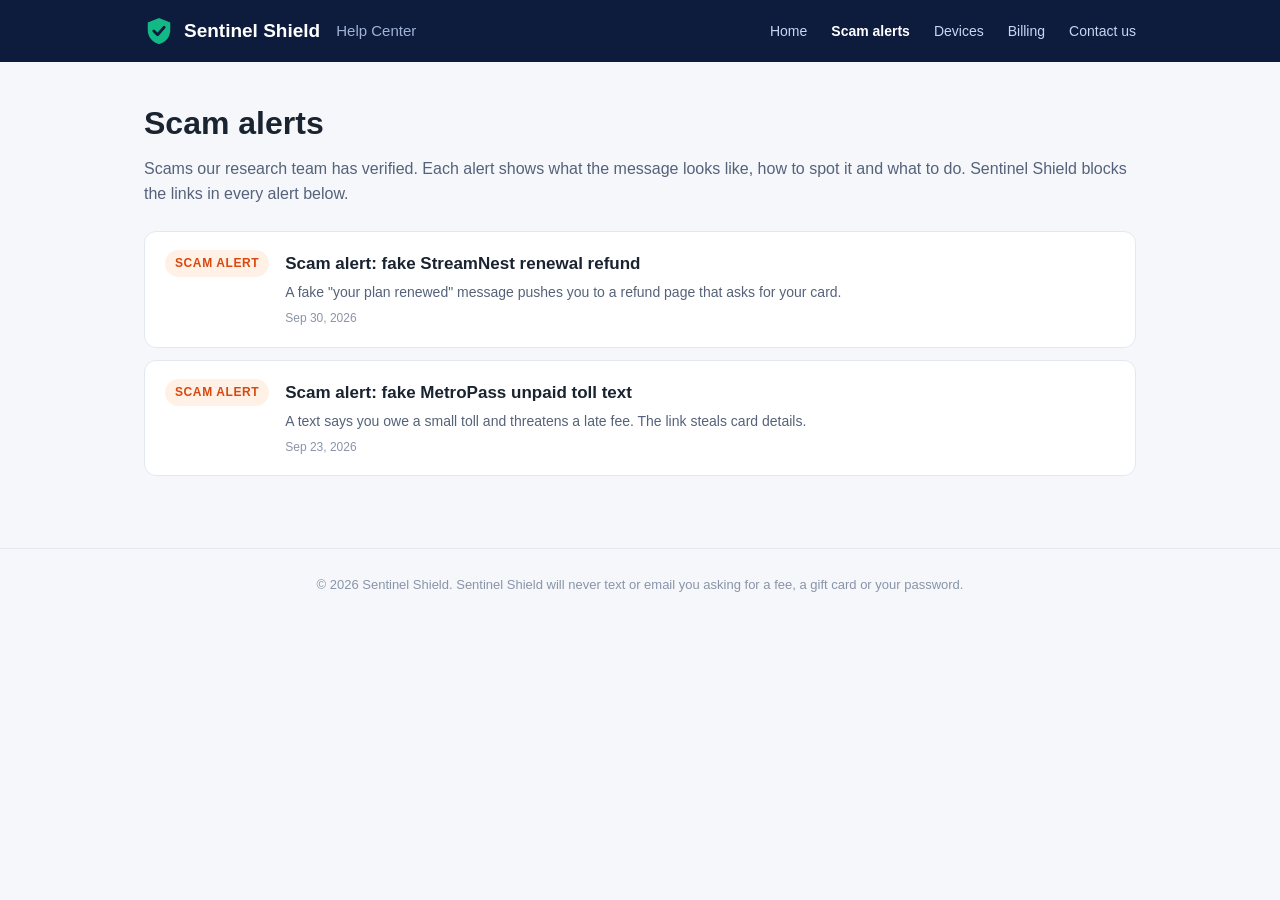
==== alerts/index.html @ 50681be3 "Help center: home, Scam alerts index, two alerts, article template" ====
<!DOCTYPE html>
<html lang="en">
<head>
<meta charset="utf-8">
<meta name="viewport" content="width=device-width, initial-scale=1">
<title>Scam alerts | Sentinel Shield Help Center</title>
<link rel="stylesheet" href="../assets/style.css">
</head>
<body>
<header class="site"><div class="bar"><a class="brand" href="../"><svg viewBox="0 0 32 32" aria-hidden="true"><path d="M16 2 4 7v8c0 7.5 5.1 13.4 12 15 6.9-1.6 12-7.5 12-15V7z" fill="#12b886"/><path d="m10.5 16 4 4 7-8" stroke="#0d1b3d" stroke-width="3" fill="none" stroke-linecap="round" stroke-linejoin="round"/></svg>Sentinel Shield <em>Help Center</em></a><nav><a href="../">Home</a><a href="../alerts/" class=on>Scam alerts</a><a href="../#">Devices</a><a href="../#">Billing</a><a href="../#">Contact us</a></nav></div></header>
<main class="wrap">
<h1 style="font-size:32px;margin:0 0 6px">Scam alerts</h1>
<p style="color:#55627a;margin:0 0 24px">Scams our research team has verified. Each alert shows what the message looks like, how to spot it and what to do. Sentinel Shield blocks the links in every alert below.</p>
<ul class="alerts-list">
<!-- ALERTS:START (newest first) -->
<li><span class="tag">Scam alert</span><div><a href="streamnest-renewal-refund-scam.html">Scam alert: fake StreamNest renewal refund</a><p>A fake "your plan renewed" message pushes you to a refund page that asks for your card.</p><div class="meta">Sep 30, 2026</div></div></li>
<li><span class="tag">Scam alert</span><div><a href="metropass-unpaid-toll-text.html">Scam alert: fake MetroPass unpaid toll text</a><p>A text says you owe a small toll and threatens a late fee. The link steals card details.</p><div class="meta">Sep 23, 2026</div></div></li>
<!-- ALERTS:END -->
</ul>
</main>
<footer class="site">© 2026 Sentinel Shield. Sentinel Shield will never text or email you asking for a fee, a gift card or your password.</footer>
</body>
</html>
---- assets/style.css ----
:root{--navy:#0d1b3d;--navy2:#13285a;--emerald:#12b886;--emerald-d:#0c8f68;--ink:#1a2330;--muted:#55627a;--line:#e3e8f0;--bg:#f5f7fb;--warn:#d9480f;}
*{box-sizing:border-box}
body{margin:0;font-family:Inter,"Segoe UI",Roboto,Arial,sans-serif;background:var(--bg);color:var(--ink);line-height:1.6}
a{color:#1c5fd1}
header.site{background:var(--navy);color:#fff}
header.site .bar{max-width:1040px;margin:0 auto;padding:16px 24px;display:flex;align-items:center;justify-content:space-between}
.brand{display:flex;align-items:center;gap:10px;color:#fff;text-decoration:none;font-weight:800;font-size:19px}
.brand svg{width:30px;height:30px}
.brand em{font-style:normal;font-weight:500;color:#9fb3d9;margin-left:6px;font-size:15px}
header.site nav a{color:#c9d6f2;text-decoration:none;margin-left:24px;font-size:14px}
header.site nav a.on{color:#fff;font-weight:600}
.hero{background:linear-gradient(135deg,var(--navy) 0%,var(--navy2) 60%,#1d3f7a 100%);color:#fff;padding:56px 24px 64px}
.hero .in{max-width:1040px;margin:0 auto}
.hero h1{font-size:38px;margin:0 0 10px;letter-spacing:-.02em}
.hero p{color:#c9d6f2;font-size:18px;margin:0 0 22px;max-width:640px}
.search{display:flex;max-width:560px;background:#fff;border-radius:12px;padding:14px 18px;color:#8a94a8;font-size:15px}
.wrap{max-width:1040px;margin:0 auto;padding:36px 24px 60px}
.grid{display:grid;grid-template-columns:repeat(3,1fr);gap:18px}
.tile{background:#fff;border:1px solid var(--line);border-radius:14px;padding:22px;text-decoration:none;color:var(--ink);display:block}
.tile:hover{border-color:var(--emerald)}
.tile h3{margin:8px 0 6px;font-size:17px}
.tile p{margin:0;color:var(--muted);font-size:14px}
.tile .ic{font-size:24px}
.tile.alert{border-left:5px solid var(--warn)}
h2.sec{font-size:22px;margin:40px 0 14px}
.alerts-list{list-style:none;padding:0;margin:0}
.alerts-list li{background:#fff;border:1px solid var(--line);border-radius:12px;padding:18px 20px;margin-bottom:12px;display:flex;gap:16px;align-items:flex-start}
.alerts-list .tag{flex:none;background:#fff1e6;color:var(--warn);font-weight:700;font-size:12px;padding:4px 10px;border-radius:999px;text-transform:uppercase;letter-spacing:.05em}
.alerts-list a{font-weight:700;font-size:17px;text-decoration:none;color:var(--ink)}
.alerts-list a:hover{color:#1c5fd1}
.alerts-list p{margin:4px 0 0;color:var(--muted);font-size:14px}
.alerts-list .meta{font-size:12px;color:#8a94a8;margin-top:6px}
article{margin:0 auto;background:#fff;border:1px solid var(--line);border-radius:16px;padding:36px 40px;max-width:820px}
article .crumbs{font-size:13px;color:#8a94a8;margin-bottom:10px}
article .crumbs a{color:#8a94a8}
article h1{font-size:32px;line-height:1.2;margin:6px 0 10px;letter-spacing:-.01em}
article .meta{color:#8a94a8;font-size:14px;margin-bottom:22px}
article .badge{display:inline-block;background:#fff1e6;color:var(--warn);font-weight:700;font-size:12px;padding:4px 10px;border-radius:999px;text-transform:uppercase;letter-spacing:.05em}
article h2{font-size:20px;margin:28px 0 8px}
article figure{margin:18px 0;background:#f2f4f8;border-radius:12px;padding:16px;text-align:center}
article figure img{max-width:100%;max-height:520px;border-radius:8px;box-shadow:0 4px 18px rgba(0,0,0,.12)}
article figcaption{font-size:13px;color:var(--muted);margin-top:8px}
.protected{display:flex;gap:14px;align-items:center;background:#e6f8f1;border:1px solid #b4ead6;border-radius:12px;padding:16px 18px;margin-top:26px}
.protected .shield{font-size:26px}
.protected b{color:var(--emerald-d)}
footer.site{border-top:1px solid var(--line);color:#8a94a8;font-size:13px;text-align:center;padding:26px}
@media(max-width:820px){.grid{grid-template-columns:1fr}article{padding:24px}}
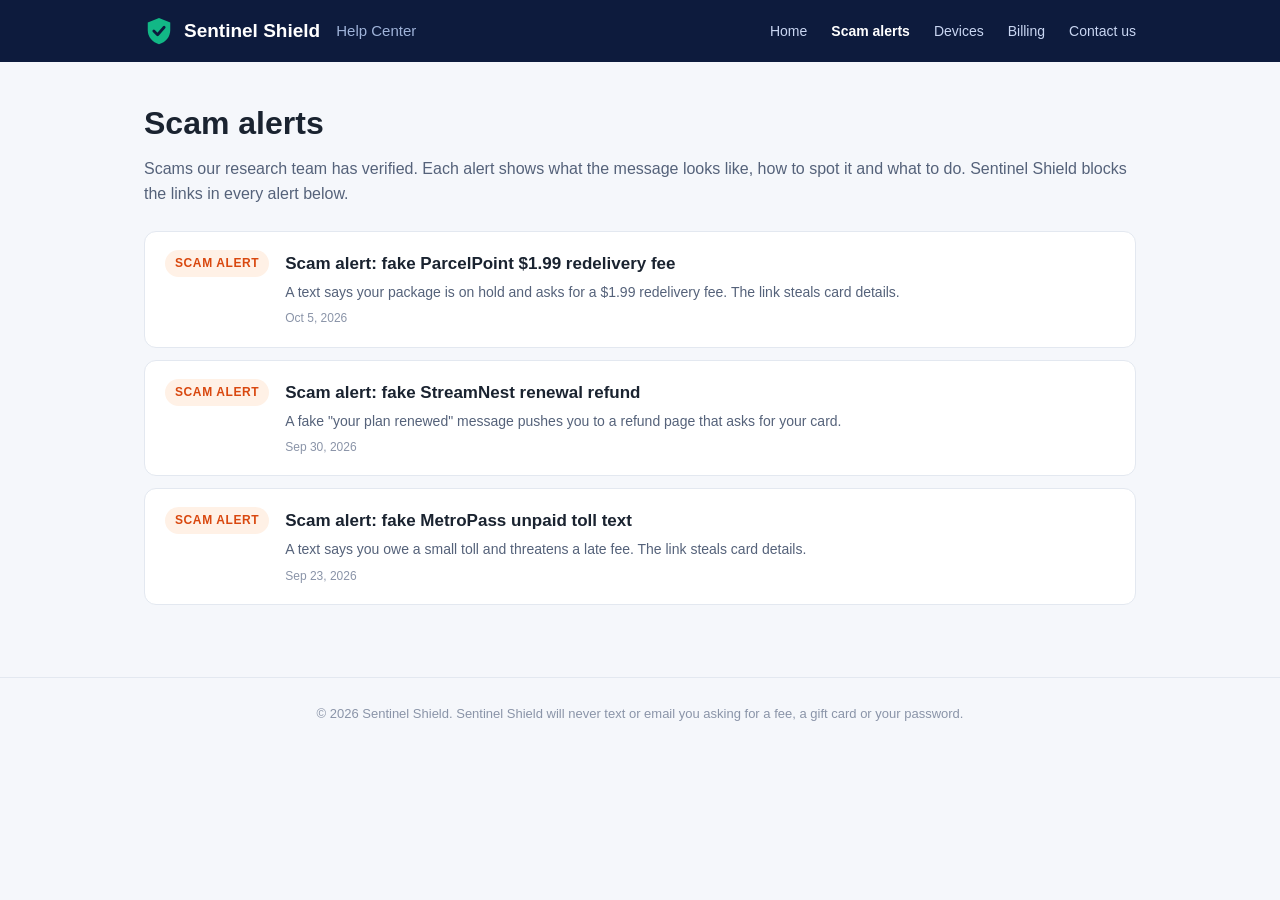
==== commit dc9865aa: "Publish ParcelPoint redelivery fee scam alert (SEN-5) Add the Trust & Safety approved help-center al" ====
--- a/alerts/index.html
+++ b/alerts/index.html
@@ -13,6 +13,7 @@
 <p style="color:#55627a;margin:0 0 24px">Scams our research team has verified. Each alert shows what the message looks like, how to spot it and what to do. Sentinel Shield blocks the links in every alert below.</p>
 <ul class="alerts-list">
 <!-- ALERTS:START (newest first) -->
+<li><span class="tag">Scam alert</span><div><a href="parcelpoint-redelivery-fee.html">Scam alert: fake ParcelPoint $1.99 redelivery fee</a><p>A text says your package is on hold and asks for a $1.99 redelivery fee. The link steals card details.</p><div class="meta">Oct 5, 2026</div></div></li>
 <li><span class="tag">Scam alert</span><div><a href="streamnest-renewal-refund-scam.html">Scam alert: fake StreamNest renewal refund</a><p>A fake "your plan renewed" message pushes you to a refund page that asks for your card.</p><div class="meta">Sep 30, 2026</div></div></li>
 <li><span class="tag">Scam alert</span><div><a href="metropass-unpaid-toll-text.html">Scam alert: fake MetroPass unpaid toll text</a><p>A text says you owe a small toll and threatens a late fee. The link steals card details.</p><div class="meta">Sep 23, 2026</div></div></li>
 <!-- ALERTS:END -->
